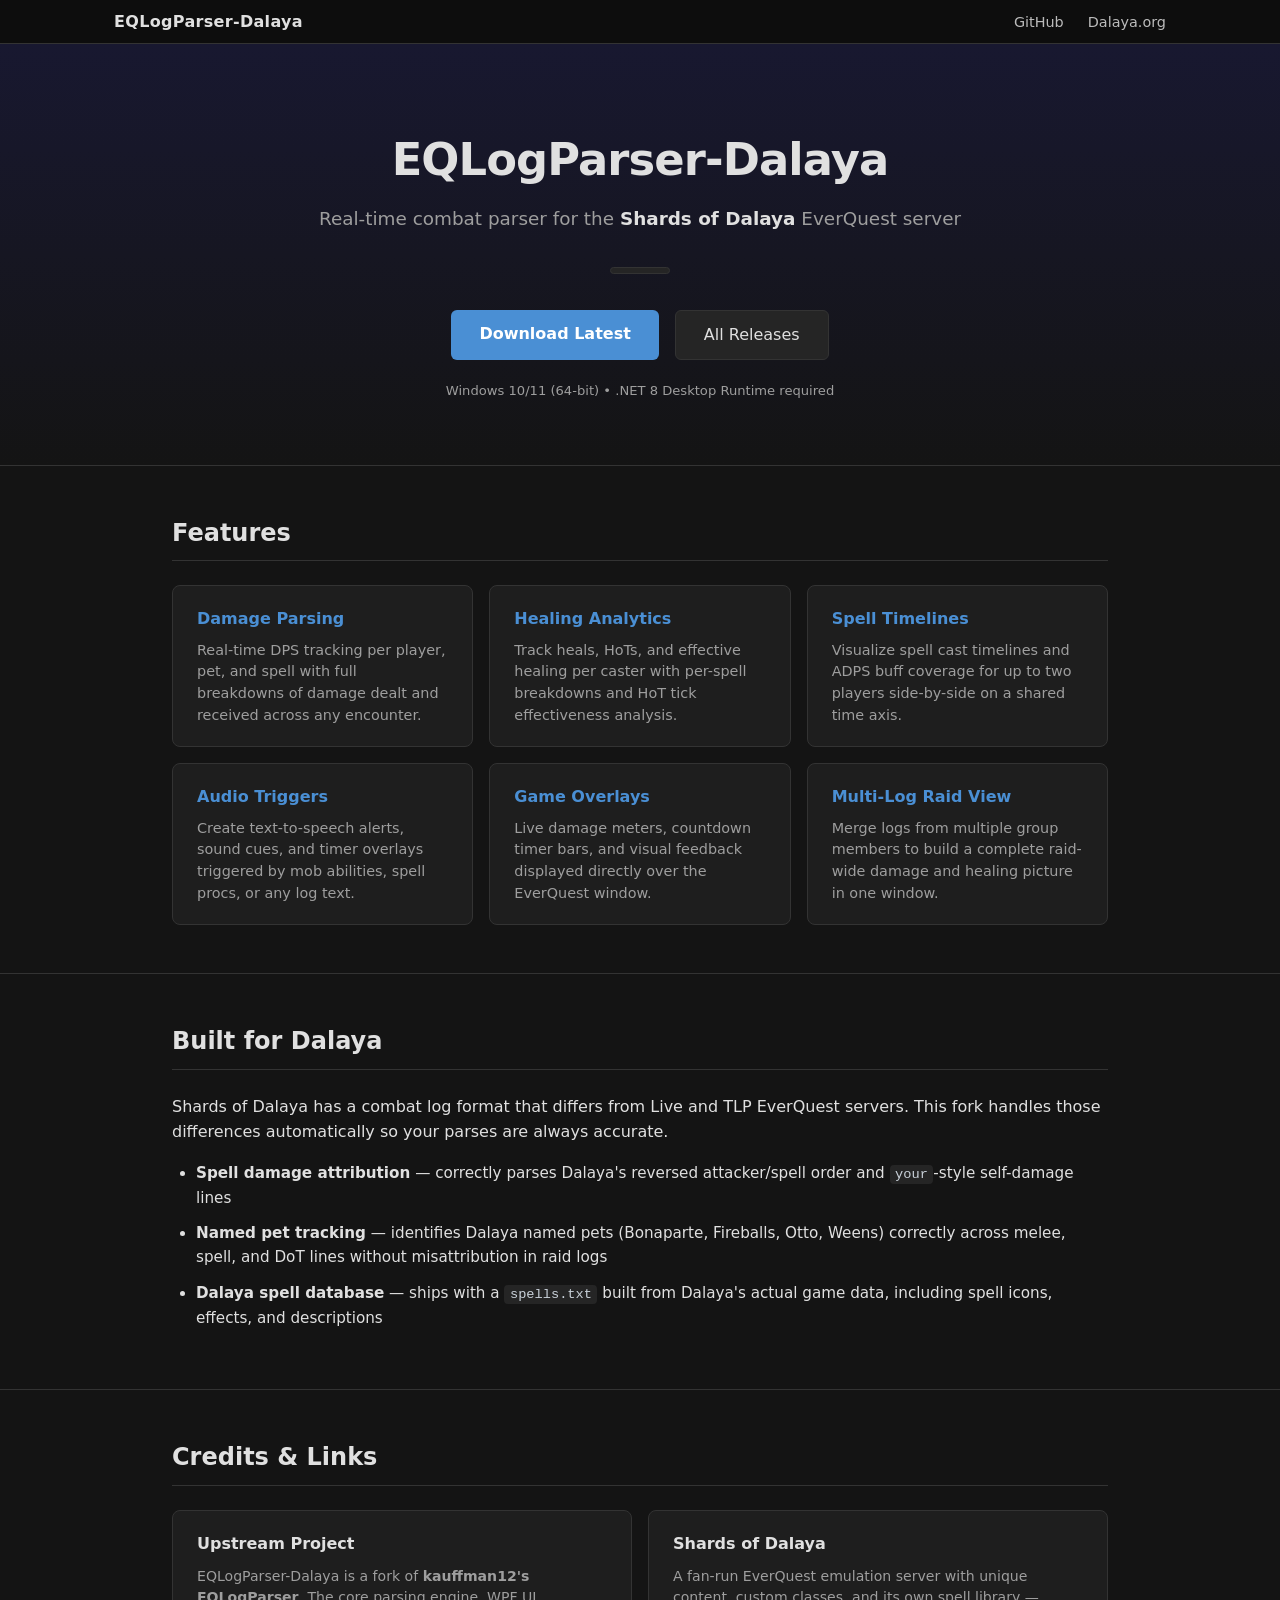
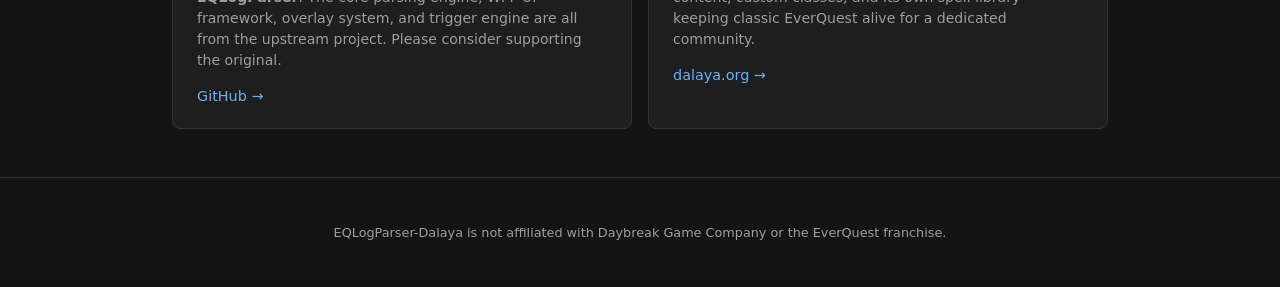
==== website/dalaya/index.html @ 0514a709 "Add GitHub Pages site with dark-themed landing page website/dalaya/ contains the static site source " ====
<!DOCTYPE html>
<html lang="en">
<head>
  <meta charset="UTF-8" />
  <meta name="viewport" content="width=device-width, initial-scale=1" />
  <title>EQLogParser-Dalaya</title>
  <meta name="description" content="EQLogParser-Dalaya is a real-time combat log analyzer and damage parser for the Shards of Dalaya EverQuest private server. Download the latest release." />
  <meta name="robots" content="index, follow" />
  <link rel="stylesheet" href="css/style.css" />
</head>
<body>

  <nav class="topbar">
    <div class="nav-inner">
      <span class="nav-title">EQLogParser-Dalaya</span>
      <ul class="nav-links">
        <li><a href="https://github.com/SkepticalMystic/EQLogParser-Dalaya" target="_blank">GitHub</a></li>
        <li><a href="https://www.dalaya.org" target="_blank">Dalaya.org</a></li>
      </ul>
    </div>
  </nav>

  <main>

    <!-- Hero -->
    <section class="hero">
      <h1 class="hero-title">EQLogParser-Dalaya</h1>
      <p class="hero-sub">Real-time combat parser for the <strong>Shards of Dalaya</strong> EverQuest server</p>
      <p class="version-badge" id="version-badge">&nbsp;</p>
      <div class="hero-actions">
        <a id="download-btn" class="btn-primary" href="https://github.com/SkepticalMystic/EQLogParser-Dalaya/releases/latest">
          Download Latest
        </a>
        <a href="https://github.com/SkepticalMystic/EQLogParser-Dalaya/releases" class="btn-secondary">
          All Releases
        </a>
      </div>
      <p class="requirements">Windows 10/11 (64-bit) &bull; .NET 8 Desktop Runtime required</p>
    </section>

    <!-- Features -->
    <section class="features">
      <div class="section-inner">
        <h2>Features</h2>
        <div class="features-grid">
          <div class="feature-card">
            <h3>Damage Parsing</h3>
            <p>Real-time DPS tracking per player, pet, and spell with full breakdowns of damage dealt and received across any encounter.</p>
          </div>
          <div class="feature-card">
            <h3>Healing Analytics</h3>
            <p>Track heals, HoTs, and effective healing per caster with per-spell breakdowns and HoT tick effectiveness analysis.</p>
          </div>
          <div class="feature-card">
            <h3>Spell Timelines</h3>
            <p>Visualize spell cast timelines and ADPS buff coverage for up to two players side-by-side on a shared time axis.</p>
          </div>
          <div class="feature-card">
            <h3>Audio Triggers</h3>
            <p>Create text-to-speech alerts, sound cues, and timer overlays triggered by mob abilities, spell procs, or any log text.</p>
          </div>
          <div class="feature-card">
            <h3>Game Overlays</h3>
            <p>Live damage meters, countdown timer bars, and visual feedback displayed directly over the EverQuest window.</p>
          </div>
          <div class="feature-card">
            <h3>Multi-Log Raid View</h3>
            <p>Merge logs from multiple group members to build a complete raid-wide damage and healing picture in one window.</p>
          </div>
        </div>
      </div>
    </section>

    <!-- Dalaya-specific -->
    <section class="about">
      <div class="section-inner">
        <h2>Built for Dalaya</h2>
        <p>
          Shards of Dalaya has a combat log format that differs from Live and TLP EverQuest servers.
          This fork handles those differences automatically so your parses are always accurate.
        </p>
        <ul>
          <li>
            <strong>Spell damage attribution</strong> &mdash; correctly parses Dalaya's reversed attacker/spell order
            and <code>your</code>-style self-damage lines
          </li>
          <li>
            <strong>Named pet tracking</strong> &mdash; identifies Dalaya named pets (Bonaparte, Fireballs, Otto, Weens)
            correctly across melee, spell, and DoT lines without misattribution in raid logs
          </li>
          <li>
            <strong>Dalaya spell database</strong> &mdash; ships with a <code>spells.txt</code> built from Dalaya's
            actual game data, including spell icons, effects, and descriptions
          </li>
        </ul>
      </div>
    </section>

    <!-- Credits -->
    <section class="credits">
      <div class="section-inner">
        <h2>Credits &amp; Links</h2>
        <div class="credits-grid">
          <div class="credit-card">
            <h3>Upstream Project</h3>
            <p>
              EQLogParser-Dalaya is a fork of <strong>kauffman12's EQLogParser</strong>.
              The core parsing engine, WPF UI framework, overlay system, and trigger engine
              are all from the upstream project. Please consider supporting the original.
            </p>
            <div class="credit-links">
              <a href="https://github.com/kauffman12/EQLogParser" target="_blank">GitHub &rarr;</a>
            </div>
          </div>
          <div class="credit-card">
            <h3>Shards of Dalaya</h3>
            <p>
              A fan-run EverQuest emulation server with unique content, custom classes, and
              its own spell library &mdash; keeping classic EverQuest alive for a dedicated community.
            </p>
            <div class="credit-links">
              <a href="https://www.dalaya.org" target="_blank">dalaya.org &rarr;</a>
            </div>
          </div>
        </div>
      </div>
    </section>

  </main>

  <footer>
    <p>EQLogParser-Dalaya is not affiliated with Daybreak Game Company or the EverQuest franchise.</p>
  </footer>

  <script>
    fetch('https://api.github.com/repos/SkepticalMystic/EQLogParser-Dalaya/releases/latest')
      .then(function(r) { return r.json(); })
      .then(function(data) {
        var badge = document.getElementById('version-badge');
        var btn = document.getElementById('download-btn');
        if (data.tag_name) {
          badge.textContent = 'v' + data.tag_name;
          var asset = data.assets && data.assets.find(function(a) { return a.name.endsWith('.exe'); });
          if (asset) {
            btn.href = asset.browser_download_url;
            btn.textContent = 'Download v' + data.tag_name;
          }
        }
      })
      .catch(function() {
        document.getElementById('version-badge').textContent = '';
      });
  </script>

</body>
</html>
---- website/dalaya/css/style.css ----
:root {
  --bg: #141414;
  --surface: #1e1e1e;
  --surface-2: #252525;
  --border: #333;
  --text: #e0e0e0;
  --text-muted: #9e9e9e;
  --accent: #4a8fd4;
  --accent-hover: #5ca0e8;
  --link: #6ab0f5;
}

* { box-sizing: border-box; }

body {
  margin: 0;
  background: var(--bg);
  color: var(--text);
  font-family: 'Segoe UI', system-ui, sans-serif;
  line-height: 1.6;
}

a {
  color: var(--link);
  text-decoration: none;
}

a:hover {
  text-decoration: underline;
}

code {
  background: var(--surface-2);
  padding: 0.15em 0.4em;
  border-radius: 4px;
  font-family: 'Consolas', monospace;
  font-size: 0.9em;
  color: #c9d1d9;
}

/* Topbar */
.topbar {
  position: fixed;
  top: 0;
  left: 0;
  right: 0;
  height: 44px;
  background: #0d0d0d;
  border-bottom: 1px solid var(--border);
  z-index: 100;
}

.nav-inner {
  max-width: 1100px;
  margin: 0 auto;
  height: 100%;
  display: flex;
  align-items: center;
  justify-content: space-between;
  padding: 0 1.5rem;
}

.nav-title {
  font-weight: 600;
  font-size: 1rem;
  color: var(--text);
  letter-spacing: 0.02em;
}

.nav-links {
  list-style: none;
  margin: 0;
  padding: 0;
  display: flex;
  gap: 1.5rem;
}

.nav-links a {
  color: #bbb;
  font-size: 0.9rem;
  transition: color 0.15s;
}

.nav-links a:hover {
  color: var(--text);
  text-decoration: none;
}

/* Main content offset for fixed nav */
main {
  padding-top: 44px;
}

/* Hero */
.hero {
  text-align: center;
  padding: 5rem 2rem 4rem;
  background: linear-gradient(180deg, #181830 0%, var(--bg) 100%);
  border-bottom: 1px solid var(--border);
}

.hero-title {
  font-size: 2.8rem;
  font-weight: 700;
  margin: 0 0 0.5rem;
  letter-spacing: -0.02em;
}

.hero-sub {
  font-size: 1.15rem;
  color: var(--text-muted);
  margin: 0 0 1.25rem;
}

.hero-sub strong {
  color: var(--text);
}

.version-badge {
  display: inline-block;
  background: var(--surface-2);
  border: 1px solid var(--border);
  border-radius: 20px;
  padding: 0.2em 0.9em;
  font-size: 0.85rem;
  color: var(--text-muted);
  margin-bottom: 1.75rem;
  font-family: 'Consolas', monospace;
  min-width: 60px;
}

.hero-actions {
  display: flex;
  gap: 1rem;
  justify-content: center;
  flex-wrap: wrap;
  margin-bottom: 1.25rem;
}

.btn-primary {
  background: var(--accent);
  color: #fff;
  font-weight: 600;
  padding: 0.7rem 1.75rem;
  border-radius: 6px;
  transition: background 0.15s;
  font-size: 1rem;
  display: inline-block;
}

.btn-primary:hover {
  background: var(--accent-hover);
  text-decoration: none;
}

.btn-secondary {
  background: var(--surface-2);
  color: var(--text);
  font-weight: 500;
  padding: 0.7rem 1.75rem;
  border-radius: 6px;
  border: 1px solid var(--border);
  font-size: 1rem;
  transition: background 0.15s;
  display: inline-block;
}

.btn-secondary:hover {
  background: #303030;
  text-decoration: none;
}

.requirements {
  font-size: 0.82rem;
  color: var(--text-muted);
  margin: 0;
}

/* Shared section styles */
.section-inner {
  max-width: 1000px;
  margin: 0 auto;
  padding: 3rem 2rem;
}

.section-inner h2 {
  font-size: 1.5rem;
  font-weight: 600;
  margin: 0 0 1.5rem;
  color: var(--text);
  border-bottom: 1px solid var(--border);
  padding-bottom: 0.5rem;
}

/* Features */
.features {
  border-bottom: 1px solid var(--border);
}

.features-grid {
  display: grid;
  grid-template-columns: repeat(auto-fit, minmax(280px, 1fr));
  gap: 1rem;
}

.feature-card {
  background: var(--surface);
  border: 1px solid var(--border);
  border-radius: 8px;
  padding: 1.25rem 1.5rem;
}

.feature-card h3 {
  margin: 0 0 0.5rem;
  font-size: 1rem;
  font-weight: 600;
  color: var(--accent);
}

.feature-card p {
  margin: 0;
  font-size: 0.9rem;
  color: var(--text-muted);
  line-height: 1.5;
}

/* About / Dalaya section */
.about {
  border-bottom: 1px solid var(--border);
}

.about ul {
  padding-left: 1.5rem;
  margin: 0;
}

.about li {
  margin-bottom: 0.7rem;
  font-size: 0.95rem;
}

/* Credits */
.credits-grid {
  display: grid;
  grid-template-columns: repeat(auto-fit, minmax(260px, 1fr));
  gap: 1rem;
}

.credit-card {
  background: var(--surface);
  border: 1px solid var(--border);
  border-radius: 8px;
  padding: 1.25rem 1.5rem;
}

.credit-card h3 {
  margin: 0 0 0.6rem;
  font-size: 1rem;
  font-weight: 600;
  color: var(--text);
}

.credit-card p {
  font-size: 0.88rem;
  color: var(--text-muted);
  margin: 0 0 0.85rem;
  line-height: 1.5;
}

.credit-links {
  display: flex;
  gap: 1rem;
  font-size: 0.9rem;
}

.credit-links a {
  color: var(--link);
}

/* Footer */
footer {
  text-align: center;
  padding: 2rem 1rem;
  font-size: 0.8rem;
  color: var(--text-muted);
  border-top: 1px solid var(--border);
}

/* Responsive */
@media (max-width: 600px) {
  .hero-title {
    font-size: 2rem;
  }

  .hero-actions {
    flex-direction: column;
    align-items: center;
  }

  .btn-primary,
  .btn-secondary {
    width: 220px;
    text-align: center;
  }
}
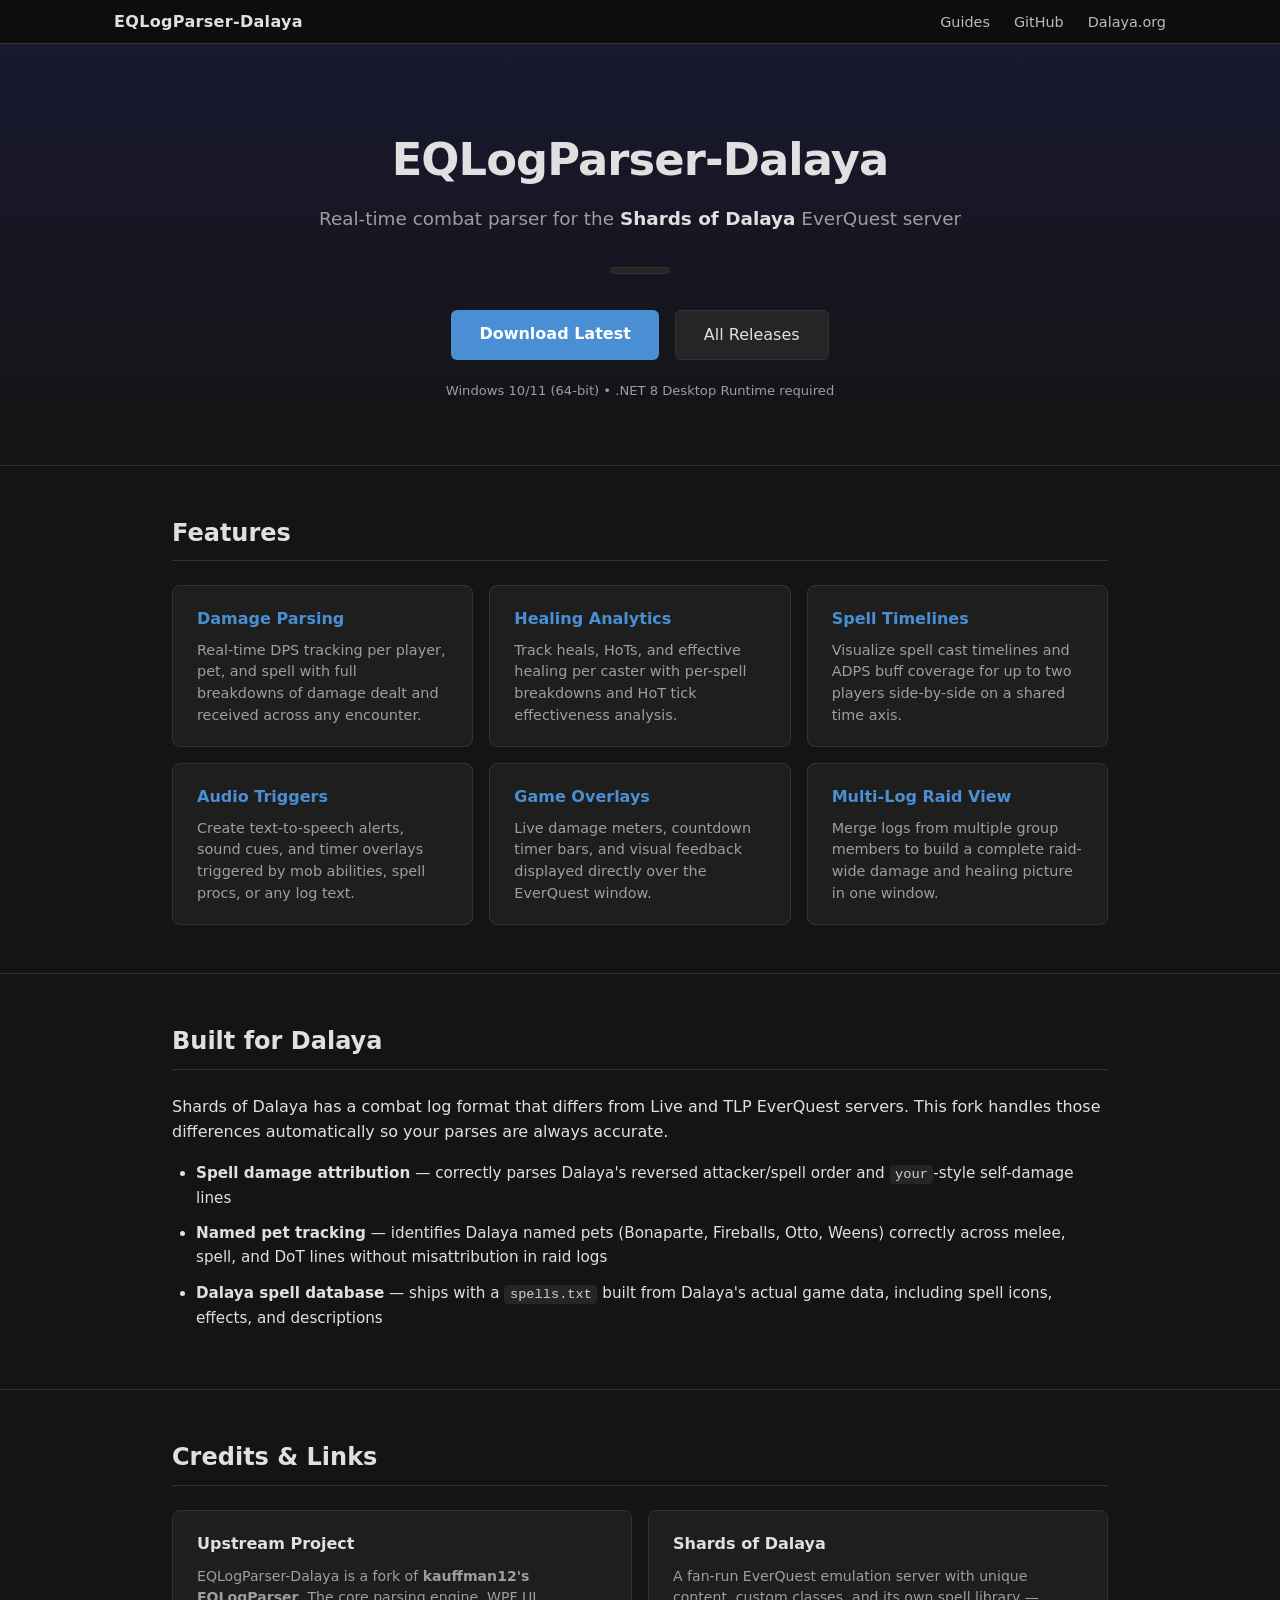
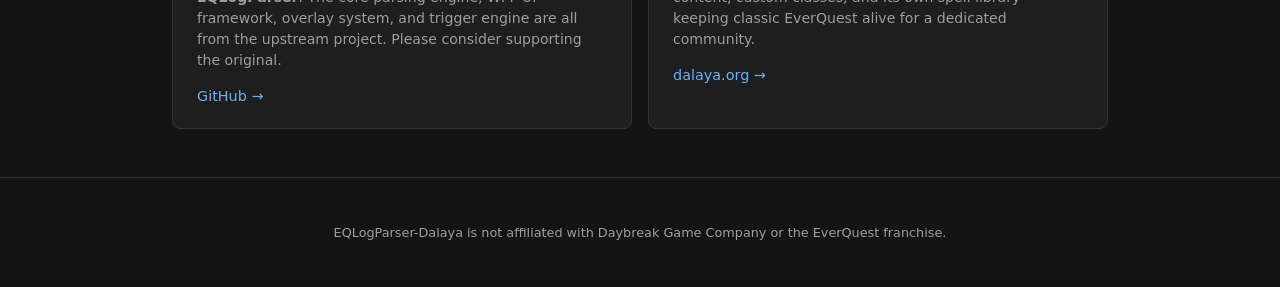
==== commit 09d8056c: "Add guides infrastructure and Installation guide - guides/nav.js: single source of truth for guide o" ====
--- a/website/dalaya/index.html
+++ b/website/dalaya/index.html
@@ -14,6 +14,7 @@
     <div class="nav-inner">
       <span class="nav-title">EQLogParser-Dalaya</span>
       <ul class="nav-links">
+        <li><a href="guides/index.html">Guides</a></li>
         <li><a href="https://github.com/SkepticalMystic/EQLogParser-Dalaya" target="_blank">GitHub</a></li>
         <li><a href="https://www.dalaya.org" target="_blank">Dalaya.org</a></li>
       </ul>
--- a/website/dalaya/css/style.css
+++ b/website/dalaya/css/style.css
@@ -286,6 +286,318 @@
   border-top: 1px solid var(--border);
 }
 
+/* ── Guide pages ─────────────────────────────────────────── */
+
+.guide-page-wrapper {
+  display: grid;
+  grid-template-columns: 220px 1fr;
+  margin-top: 44px;
+  min-height: calc(100vh - 44px);
+}
+
+.guide-sidebar {
+  position: sticky;
+  top: 44px;
+  height: calc(100vh - 44px);
+  overflow-y: auto;
+  border-right: 1px solid var(--border);
+  padding: 1.5rem 1rem;
+  background: #0f0f0f;
+}
+
+.guide-sidebar-heading {
+  font-size: 0.7rem;
+  font-weight: 600;
+  text-transform: uppercase;
+  letter-spacing: 0.08em;
+  color: var(--text-muted);
+  margin: 0 0 0.6rem 0.25rem;
+}
+
+.guide-sidebar-list {
+  list-style: none;
+  margin: 0;
+  padding: 0;
+}
+
+.guide-sidebar-list li {
+  margin-bottom: 1px;
+}
+
+.guide-sidebar-link {
+  display: flex;
+  justify-content: space-between;
+  align-items: center;
+  padding: 0.35rem 0.6rem;
+  border-radius: 5px;
+  font-size: 0.875rem;
+  text-decoration: none;
+  color: var(--text-muted);
+  transition: background 0.12s, color 0.12s;
+}
+
+a.guide-sidebar-link:hover {
+  background: var(--surface-2);
+  color: var(--text);
+  text-decoration: none;
+}
+
+.guide-sidebar-link.current {
+  background: #1a2a3a;
+  color: var(--accent);
+  font-weight: 500;
+}
+
+.guide-sidebar-link.soon {
+  color: #555;
+  cursor: default;
+  font-size: 0.84rem;
+}
+
+.soon-badge {
+  font-size: 0.6rem;
+  font-weight: 600;
+  text-transform: uppercase;
+  letter-spacing: 0.06em;
+  background: var(--surface-2);
+  border: 1px solid var(--border);
+  border-radius: 10px;
+  padding: 1px 5px;
+  color: #555;
+  flex-shrink: 0;
+}
+
+/* Guide main content */
+.guide-main {
+  max-width: 740px;
+  padding: 2.5rem 3rem 2rem;
+}
+
+.guide-main h1 {
+  font-size: 1.9rem;
+  font-weight: 700;
+  margin: 0 0 0.25rem;
+  letter-spacing: -0.02em;
+}
+
+.guide-main .guide-subtitle {
+  font-size: 1rem;
+  color: var(--text-muted);
+  margin: 0 0 2rem;
+}
+
+.guide-main h2 {
+  font-size: 1.2rem;
+  font-weight: 600;
+  margin: 2rem 0 0.75rem;
+  padding-bottom: 0.4rem;
+  border-bottom: 1px solid var(--border);
+}
+
+.guide-main h3 {
+  font-size: 1rem;
+  font-weight: 600;
+  margin: 1.4rem 0 0.5rem;
+  color: var(--text);
+}
+
+.guide-main p {
+  margin: 0 0 0.85rem;
+  font-size: 0.95rem;
+  line-height: 1.7;
+}
+
+.guide-main ul,
+.guide-main ol {
+  padding-left: 1.5rem;
+  margin: 0 0 0.85rem;
+}
+
+.guide-main li {
+  font-size: 0.95rem;
+  line-height: 1.7;
+  margin-bottom: 0.3rem;
+}
+
+.guide-main pre {
+  background: var(--surface-2);
+  border: 1px solid var(--border);
+  border-radius: 6px;
+  padding: 0.85rem 1rem;
+  margin: 0 0 1rem;
+  overflow-x: auto;
+}
+
+.guide-main pre code {
+  background: none;
+  padding: 0;
+  font-size: 0.875rem;
+  color: #c9d1d9;
+}
+
+.guide-main a {
+  color: var(--link);
+}
+
+.guide-main a:hover {
+  text-decoration: underline;
+}
+
+/* Callout boxes */
+.callout {
+  border-left: 3px solid var(--border);
+  background: var(--surface);
+  border-radius: 0 6px 6px 0;
+  padding: 0.75rem 1rem;
+  margin: 0 0 1rem;
+  font-size: 0.9rem;
+  line-height: 1.6;
+}
+
+.callout p {
+  margin: 0;
+  font-size: 0.9rem;
+}
+
+.callout.tip {
+  border-left-color: var(--accent);
+}
+
+.callout.tip::before {
+  content: 'Tip — ';
+  font-weight: 600;
+  color: var(--accent);
+}
+
+.callout.warning {
+  border-left-color: #c9952a;
+}
+
+.callout.warning::before {
+  content: 'Note — ';
+  font-weight: 600;
+  color: #c9952a;
+}
+
+/* Prev / Next */
+.guide-prevnext {
+  display: flex;
+  justify-content: space-between;
+  align-items: center;
+  margin-top: 3rem;
+  padding-top: 1.25rem;
+  border-top: 1px solid var(--border);
+}
+
+.prevnext-btn {
+  display: inline-flex;
+  align-items: center;
+  gap: 0.4rem;
+  font-size: 0.875rem;
+  color: var(--link);
+  text-decoration: none;
+  padding: 0.45rem 0.75rem;
+  border: 1px solid var(--border);
+  border-radius: 6px;
+  background: var(--surface);
+  transition: background 0.12s;
+}
+
+.prevnext-btn:hover {
+  background: var(--surface-2);
+  text-decoration: none;
+}
+
+/* Guide index page */
+.guide-index-header {
+  max-width: 740px;
+  margin: 2.5rem auto 0;
+  padding: 0 3rem;
+}
+
+.guide-index-header h1 {
+  font-size: 1.9rem;
+  font-weight: 700;
+  margin: 0 0 0.35rem;
+}
+
+.guide-index-header p {
+  font-size: 0.95rem;
+  color: var(--text-muted);
+  margin: 0 0 2rem;
+}
+
+.guide-index-grid {
+  max-width: 740px;
+  margin: 0 auto;
+  padding: 0 3rem 3rem;
+  display: flex;
+  flex-direction: column;
+  gap: 0.6rem;
+}
+
+.guide-card {
+  display: flex;
+  align-items: center;
+  justify-content: space-between;
+  background: var(--surface);
+  border: 1px solid var(--border);
+  border-radius: 8px;
+  padding: 1rem 1.25rem;
+  text-decoration: none;
+  color: var(--text);
+  transition: background 0.12s, border-color 0.12s;
+  gap: 1rem;
+}
+
+a.guide-card:hover {
+  background: var(--surface-2);
+  border-color: #444;
+  text-decoration: none;
+}
+
+.guide-card-body {
+  flex: 1;
+}
+
+.guide-card-title {
+  font-size: 0.95rem;
+  font-weight: 600;
+  margin-bottom: 0.2rem;
+  color: var(--text);
+}
+
+.guide-card-desc {
+  font-size: 0.85rem;
+  color: var(--text-muted);
+  line-height: 1.4;
+  margin: 0;
+}
+
+.guide-card-arrow {
+  color: var(--text-muted);
+  font-size: 1rem;
+  flex-shrink: 0;
+}
+
+.guide-card.soon {
+  opacity: 0.5;
+  cursor: default;
+}
+
+.guide-card-soon-badge {
+  font-size: 0.7rem;
+  font-weight: 600;
+  text-transform: uppercase;
+  letter-spacing: 0.06em;
+  background: var(--surface-2);
+  border: 1px solid var(--border);
+  border-radius: 10px;
+  padding: 2px 7px;
+  color: var(--text-muted);
+  flex-shrink: 0;
+}
+
 /* Responsive */
 @media (max-width: 600px) {
   .hero-title {
@@ -302,4 +614,32 @@
     width: 220px;
     text-align: center;
   }
-}
+
+  .guide-page-wrapper {
+    grid-template-columns: 1fr;
+  }
+
+  .guide-sidebar {
+    position: static;
+    height: auto;
+    border-right: none;
+    border-bottom: 1px solid var(--border);
+    padding: 1rem;
+  }
+
+  .guide-sidebar-list {
+    display: flex;
+    flex-wrap: wrap;
+    gap: 4px;
+  }
+
+  .guide-main {
+    padding: 1.5rem 1.25rem;
+  }
+
+  .guide-index-header,
+  .guide-index-grid {
+    padding-left: 1.25rem;
+    padding-right: 1.25rem;
+  }
+}
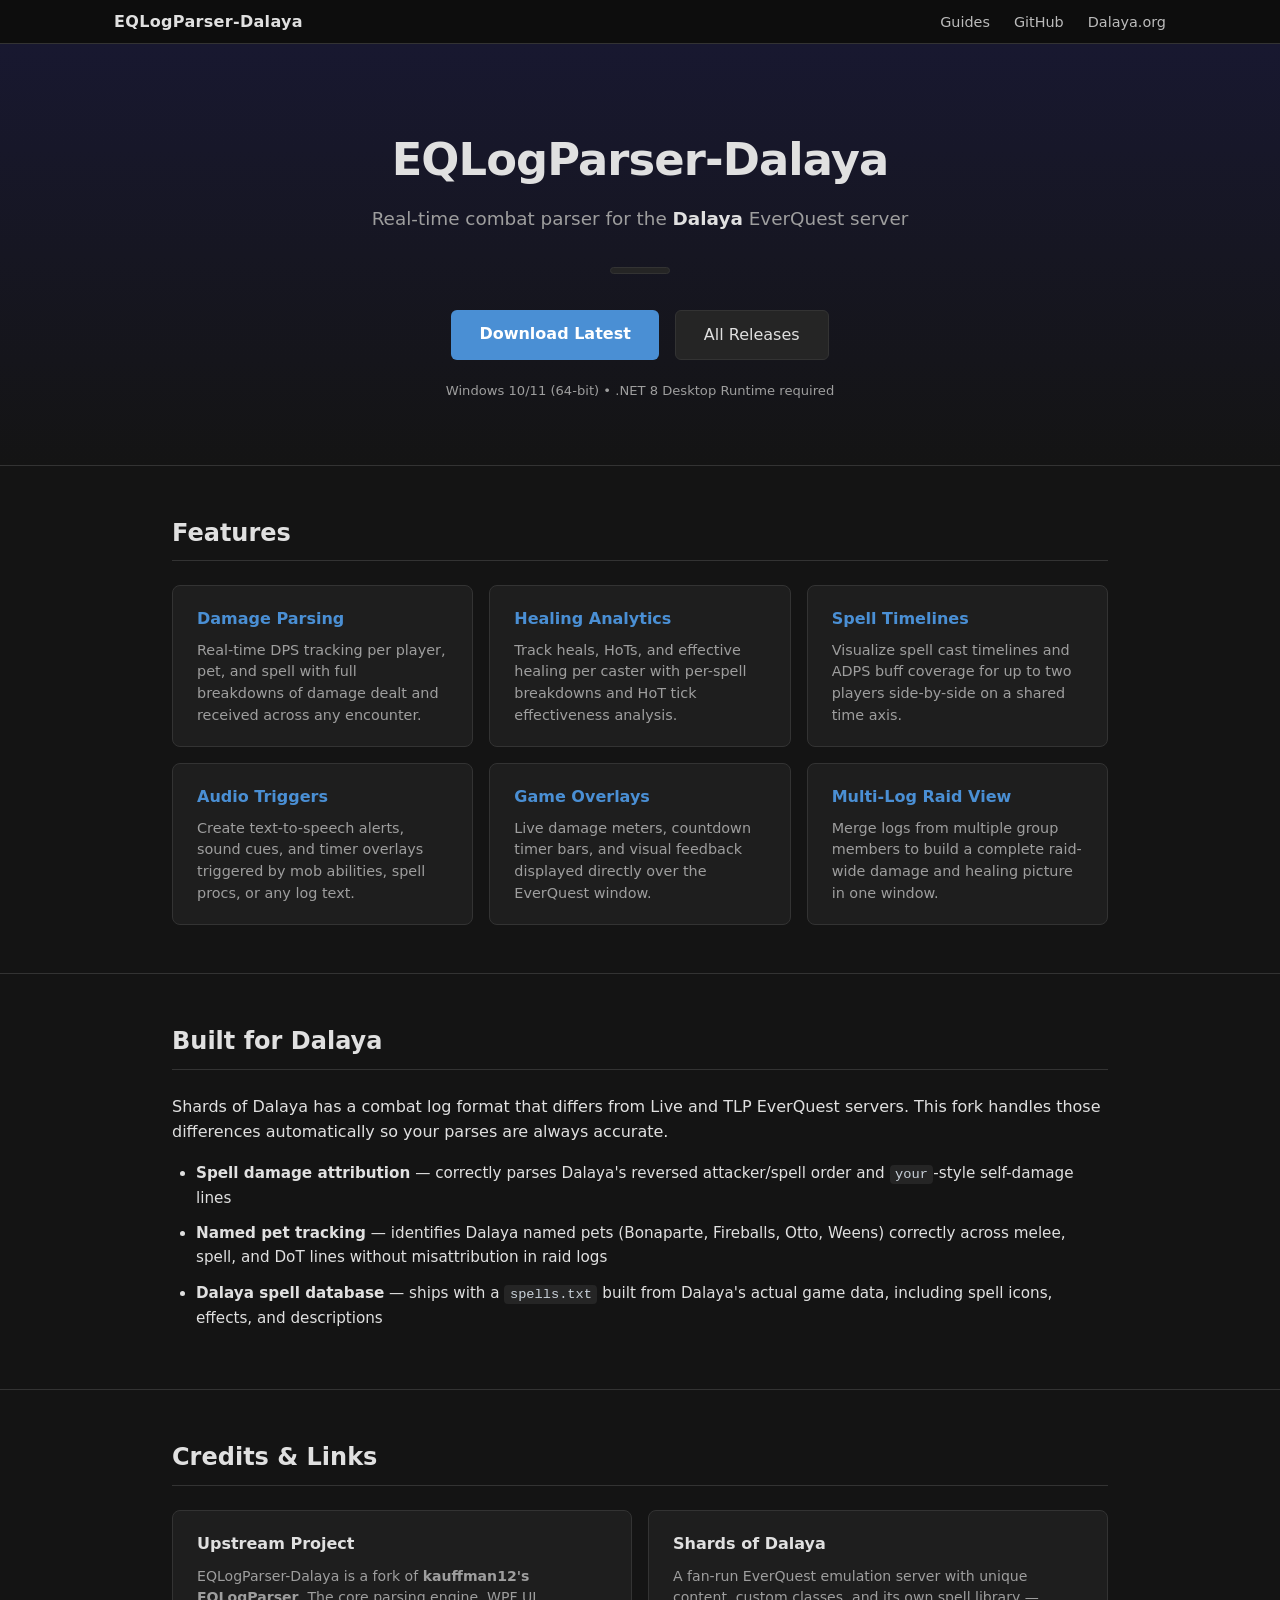
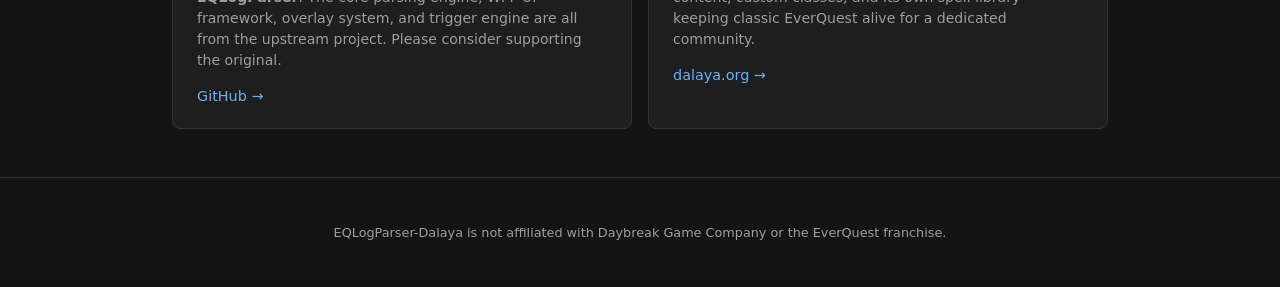
==== commit aa62c098: "Add all ten guides to the website Complete first-pass guide set covering the full outline: - parser." ====
--- a/website/dalaya/index.html
+++ b/website/dalaya/index.html
@@ -26,7 +26,7 @@
     <!-- Hero -->
     <section class="hero">
       <h1 class="hero-title">EQLogParser-Dalaya</h1>
-      <p class="hero-sub">Real-time combat parser for the <strong>Shards of Dalaya</strong> EverQuest server</p>
+      <p class="hero-sub">Real-time combat parser for the <strong>Dalaya</strong> EverQuest server</p>
       <p class="version-badge" id="version-badge">&nbsp;</p>
       <div class="hero-actions">
         <a id="download-btn" class="btn-primary" href="https://github.com/SkepticalMystic/EQLogParser-Dalaya/releases/latest">
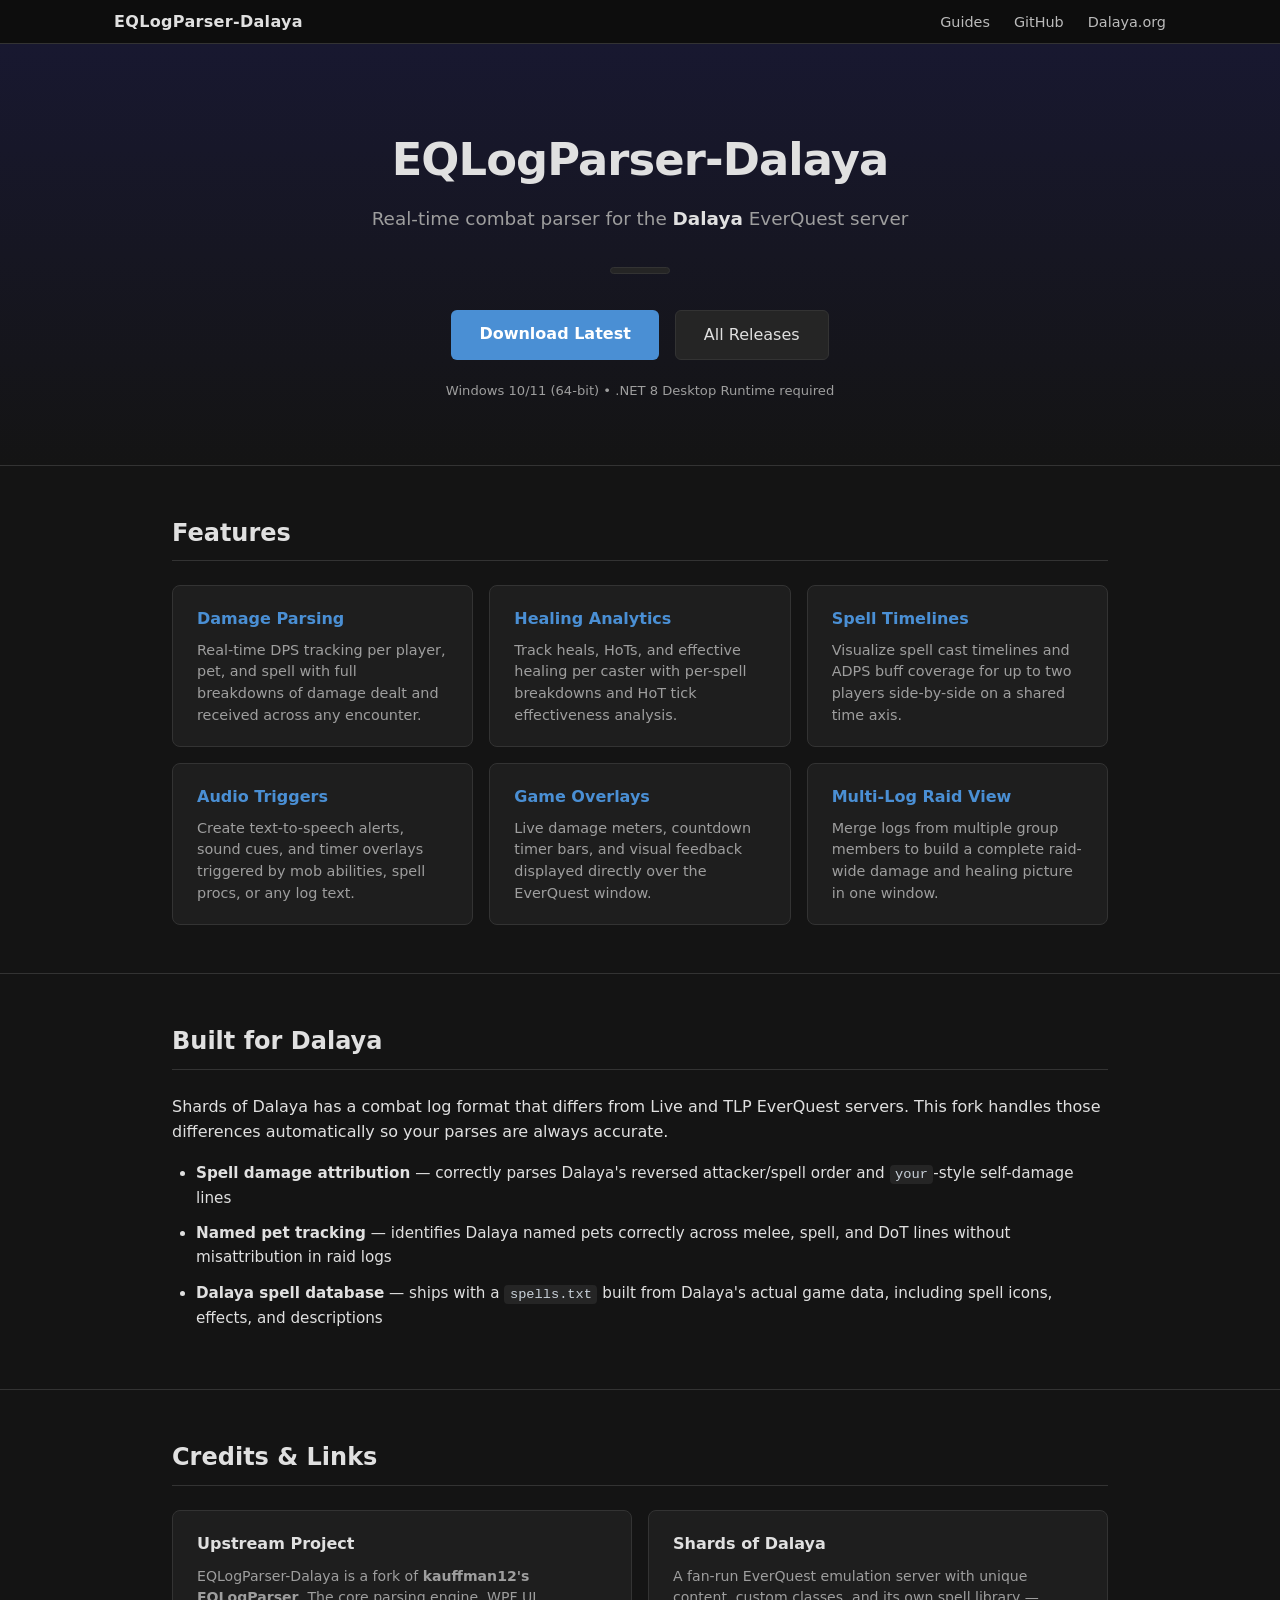
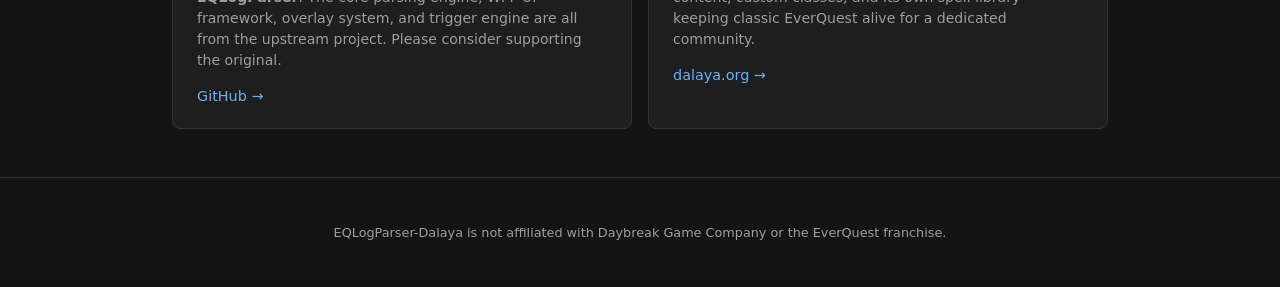
==== commit 9efceecf: "Remove specific named pet examples from website copy Pet names like Bonaparte, Fireballs, etc. are p" ====
--- a/website/dalaya/index.html
+++ b/website/dalaya/index.html
@@ -86,7 +86,7 @@
             and <code>your</code>-style self-damage lines
           </li>
           <li>
-            <strong>Named pet tracking</strong> &mdash; identifies Dalaya named pets (Bonaparte, Fireballs, Otto, Weens)
+            <strong>Named pet tracking</strong> &mdash; identifies Dalaya named pets
             correctly across melee, spell, and DoT lines without misattribution in raid logs
           </li>
           <li>
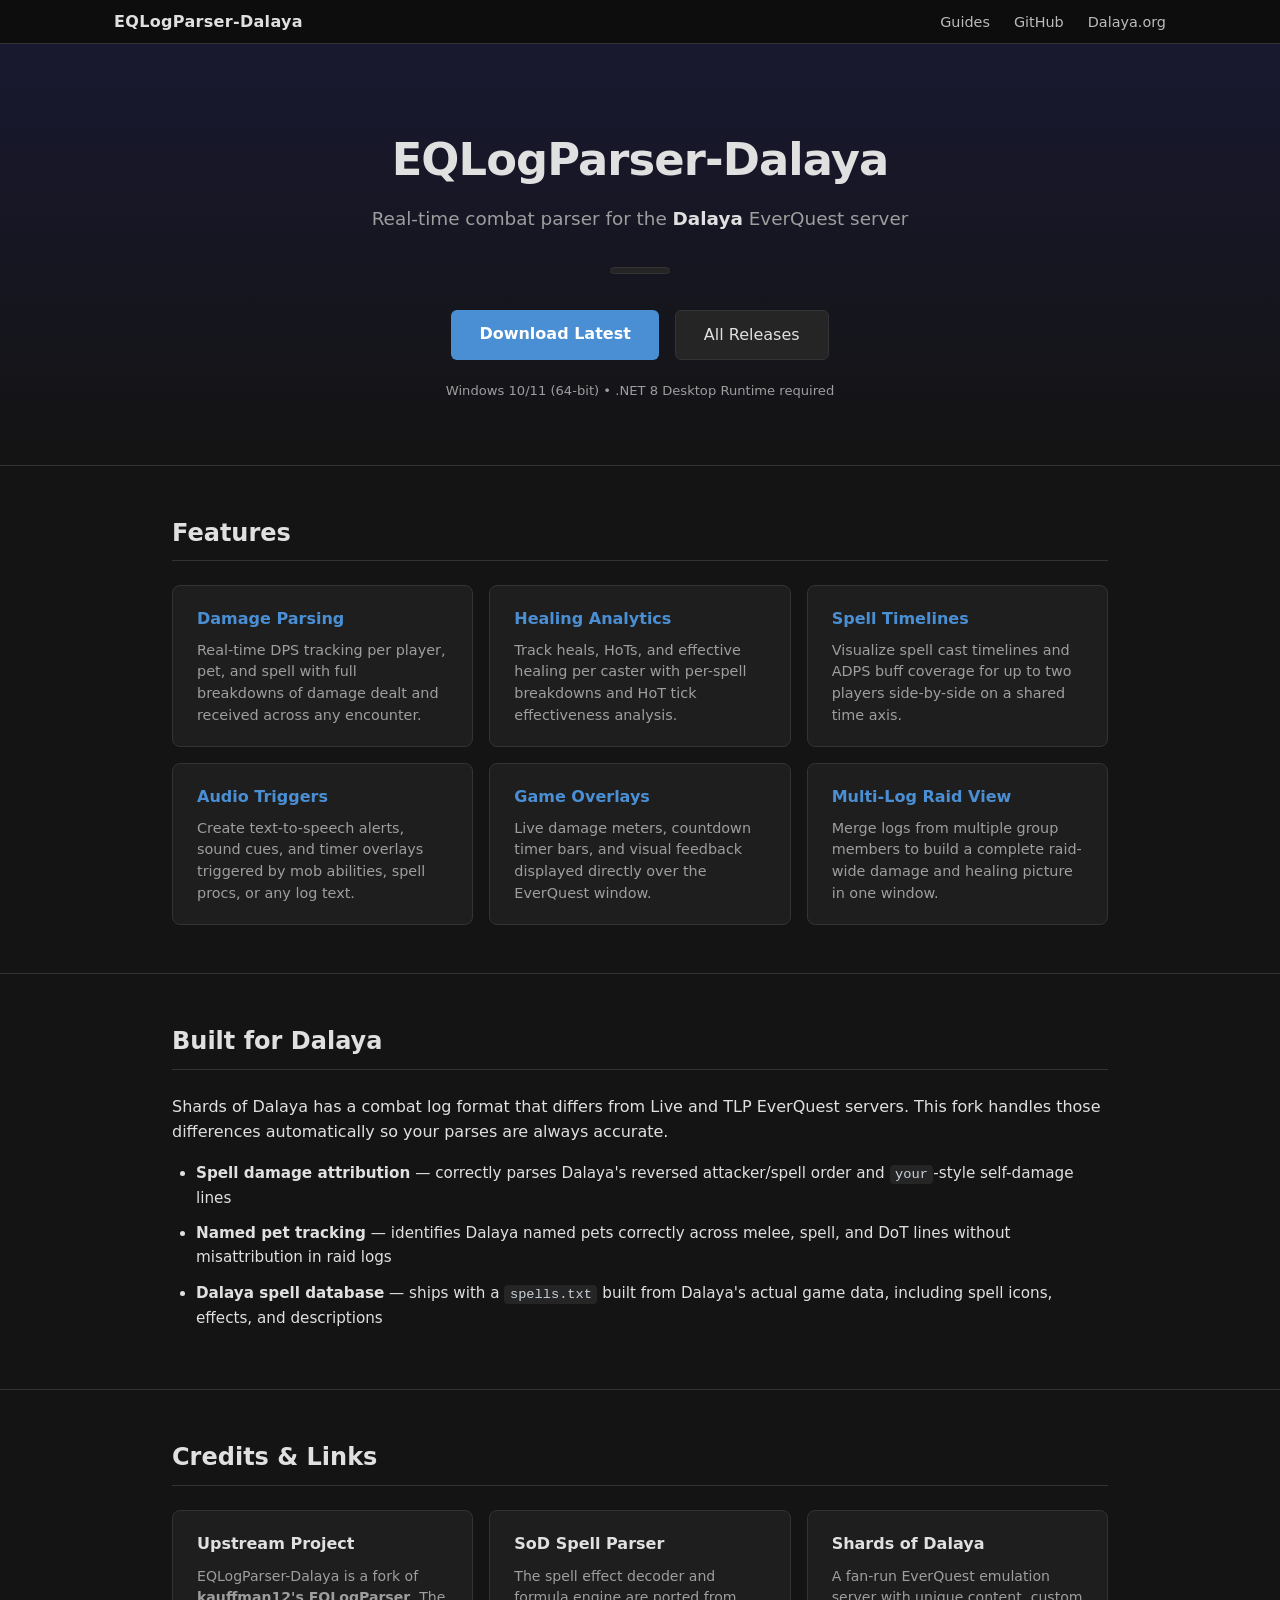
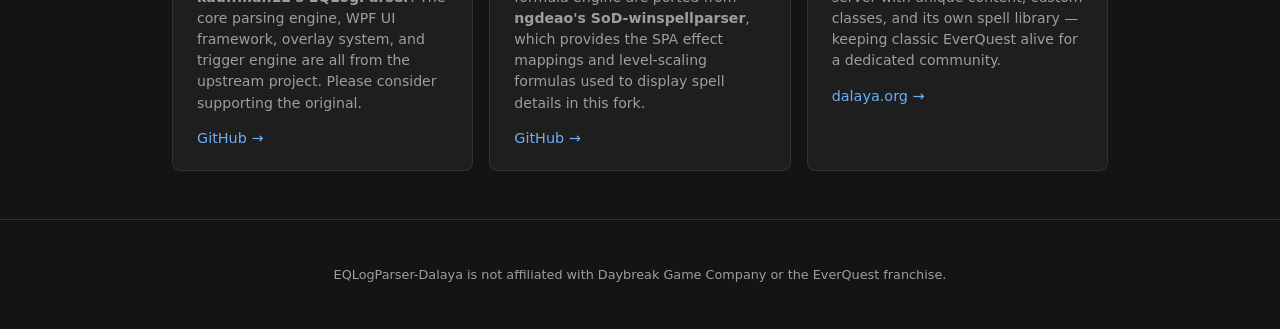
==== commit 04b104d3: "Add SoD Spell Parser credit to home page Credits ngdeao/SoD-winspellparser for the SPA effect mappin" ====
--- a/website/dalaya/index.html
+++ b/website/dalaya/index.html
@@ -114,6 +114,17 @@
             </div>
           </div>
           <div class="credit-card">
+            <h3>SoD Spell Parser</h3>
+            <p>
+              The spell effect decoder and formula engine are ported from <strong>ngdeao's SoD-winspellparser</strong>,
+              which provides the SPA effect mappings and level-scaling formulas used to display
+              spell details in this fork.
+            </p>
+            <div class="credit-links">
+              <a href="https://github.com/ngdeao/SoD-winspellparser" target="_blank">GitHub &rarr;</a>
+            </div>
+          </div>
+          <div class="credit-card">
             <h3>Shards of Dalaya</h3>
             <p>
               A fan-run EverQuest emulation server with unique content, custom classes, and
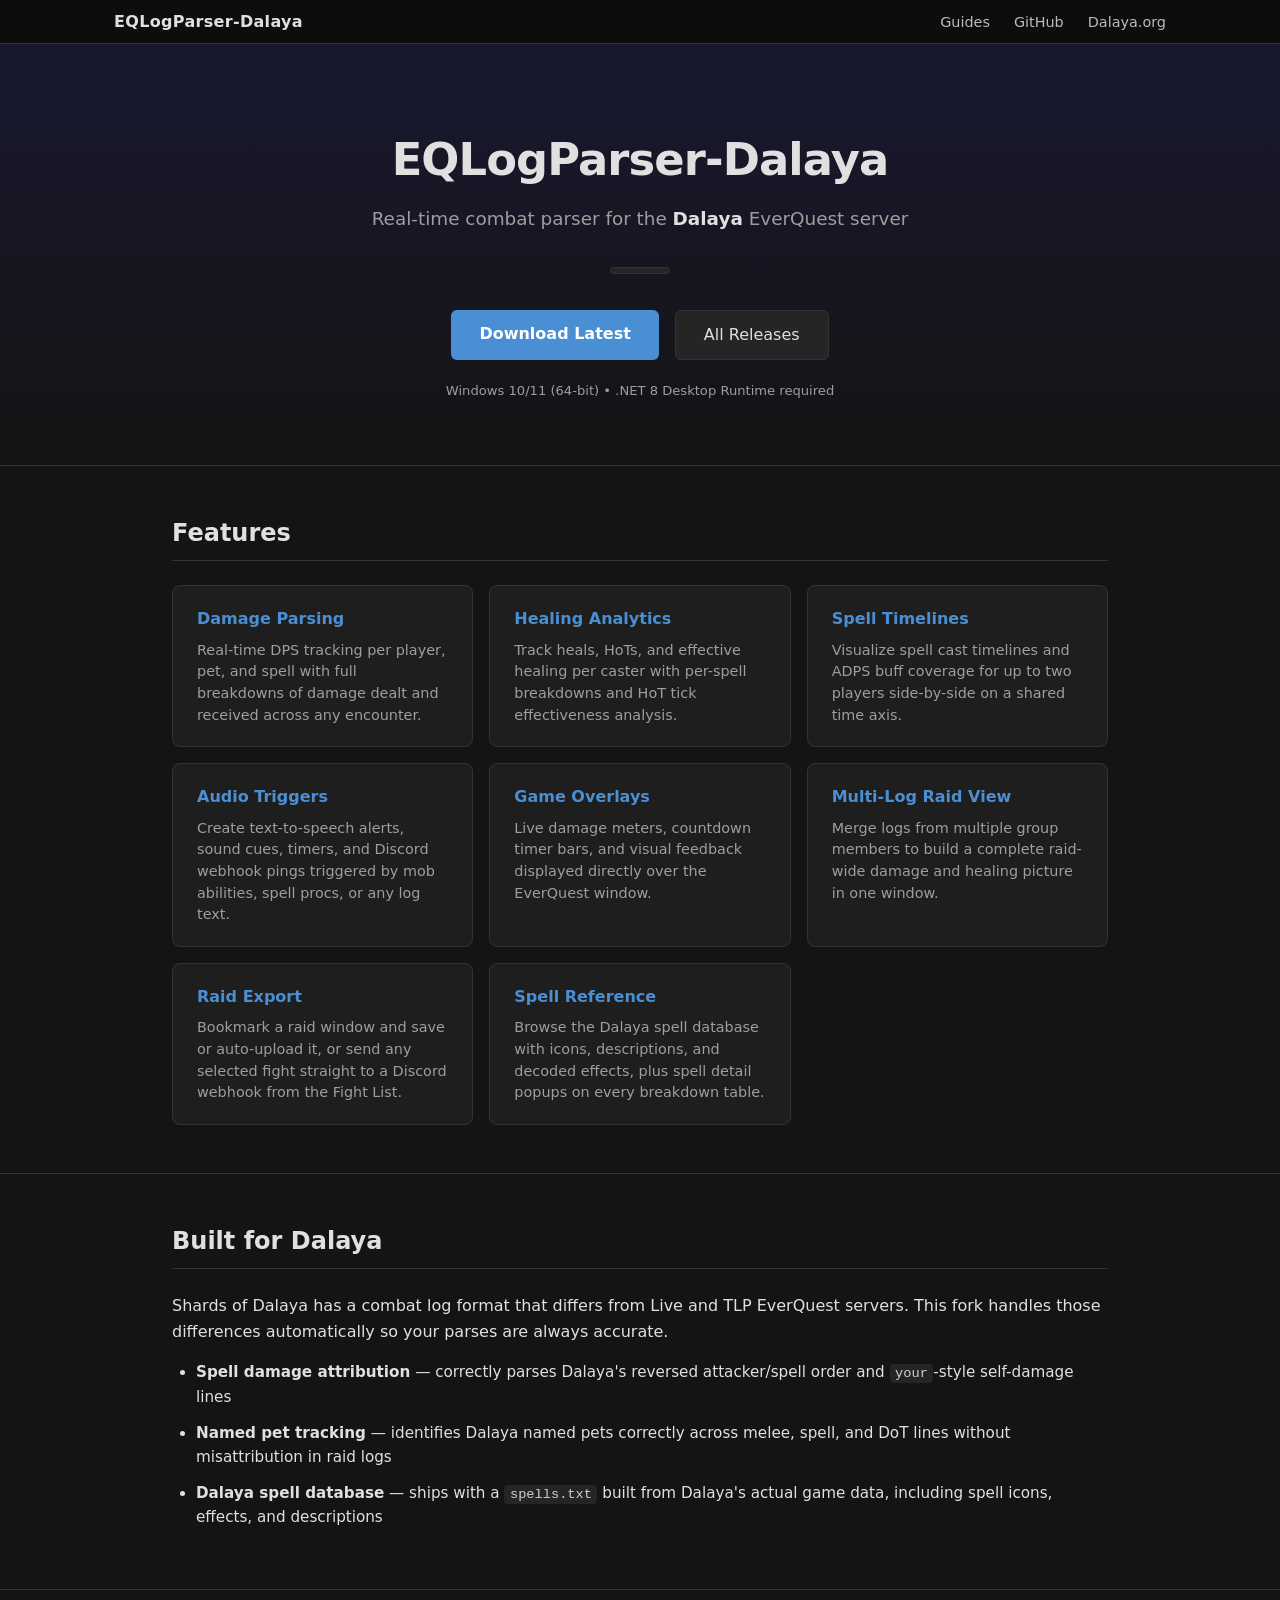
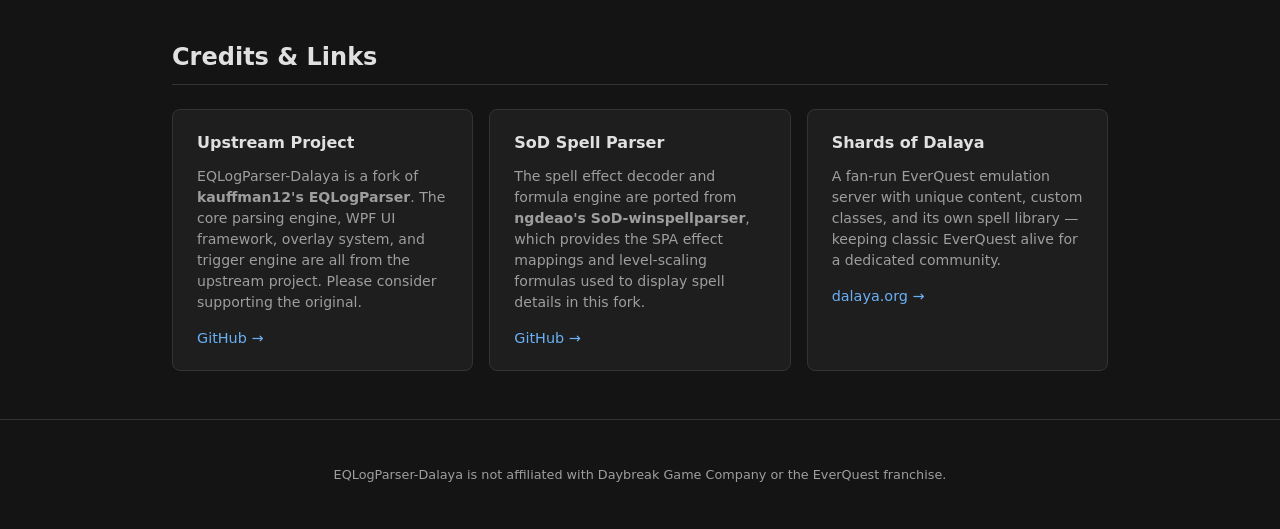
==== commit 175551fb: "Add Raid Export and Spell Reference to the site's feature grid Also folds Discord webhook alerts int" ====
--- a/website/dalaya/index.html
+++ b/website/dalaya/index.html
@@ -58,7 +58,7 @@
           </div>
           <div class="feature-card">
             <h3>Audio Triggers</h3>
-            <p>Create text-to-speech alerts, sound cues, and timer overlays triggered by mob abilities, spell procs, or any log text.</p>
+            <p>Create text-to-speech alerts, sound cues, timers, and Discord webhook pings triggered by mob abilities, spell procs, or any log text.</p>
           </div>
           <div class="feature-card">
             <h3>Game Overlays</h3>
@@ -67,6 +67,14 @@
           <div class="feature-card">
             <h3>Multi-Log Raid View</h3>
             <p>Merge logs from multiple group members to build a complete raid-wide damage and healing picture in one window.</p>
+          </div>
+          <div class="feature-card">
+            <h3>Raid Export</h3>
+            <p>Bookmark a raid window and save or auto-upload it, or send any selected fight straight to a Discord webhook from the Fight List.</p>
+          </div>
+          <div class="feature-card">
+            <h3>Spell Reference</h3>
+            <p>Browse the Dalaya spell database with icons, descriptions, and decoded effects, plus spell detail popups on every breakdown table.</p>
           </div>
         </div>
       </div>
--- a/website/dalaya/css/style.css
+++ b/website/dalaya/css/style.css
@@ -290,7 +290,7 @@
 
 .guide-page-wrapper {
   display: grid;
-  grid-template-columns: 220px 1fr;
+  grid-template-columns: 260px 1fr;
   margin-top: 44px;
   min-height: calc(100vh - 44px);
 }
@@ -328,9 +328,9 @@
   display: flex;
   justify-content: space-between;
   align-items: center;
-  padding: 0.35rem 0.6rem;
+  padding: 0.35rem 0.75rem;
   border-radius: 5px;
-  font-size: 0.875rem;
+  font-size: 0.9rem;
   text-decoration: none;
   color: var(--text-muted);
   transition: background 0.12s, color 0.12s;
@@ -369,8 +369,10 @@
 
 /* Guide main content */
 .guide-main {
-  max-width: 740px;
+  max-width: 1100px;
+  margin: 0 auto;
   padding: 2.5rem 3rem 2rem;
+  width: 100%;
 }
 
 .guide-main h1 {
@@ -433,6 +435,16 @@
   padding: 0;
   font-size: 0.875rem;
   color: #c9d1d9;
+}
+
+.guide-screenshot {
+  display: block;
+  max-width: 100%;
+  height: auto;
+  border: 1px solid var(--border);
+  border-radius: 6px;
+  margin: 0 0 1rem;
+  background: var(--surface-2);
 }
 
 .guide-main a {
@@ -510,7 +522,7 @@
 
 /* Guide index page */
 .guide-index-header {
-  max-width: 740px;
+  max-width: 1100px;
   margin: 2.5rem auto 0;
   padding: 0 3rem;
 }
@@ -528,7 +540,7 @@
 }
 
 .guide-index-grid {
-  max-width: 740px;
+  max-width: 1100px;
   margin: 0 auto;
   padding: 0 3rem 3rem;
   display: flex;
@@ -598,8 +610,47 @@
   flex-shrink: 0;
 }
 
+/* Mobile sidebar toggle button — hidden on desktop */
+.sidebar-toggle {
+  display: none;
+}
+
+.sidebar-toggle-left {
+  display: flex;
+  align-items: center;
+  gap: 0.6rem;
+}
+
+.sidebar-toggle-icon {
+  color: var(--accent);
+  font-size: 1.1rem;
+  line-height: 1;
+}
+
+.sidebar-toggle-chevron {
+  color: var(--text-muted);
+  font-size: 0.75rem;
+}
+
 /* Responsive */
 @media (max-width: 600px) {
+  /* Shrink topbar content to stay single-row on narrow screens */
+  .nav-inner {
+    padding: 0 0.85rem;
+  }
+
+  .nav-title {
+    font-size: 0.88rem;
+  }
+
+  .nav-links {
+    gap: 0.85rem;
+  }
+
+  .nav-links a {
+    font-size: 0.78rem;
+  }
+
   .hero-title {
     font-size: 2rem;
   }
@@ -624,17 +675,52 @@
     height: auto;
     border-right: none;
     border-bottom: 1px solid var(--border);
-    padding: 1rem;
-  }
-
+    padding: 0.5rem 0.75rem 0.5rem;
+  }
+
+  /* Toggle button — shown on mobile */
+  .sidebar-toggle {
+    display: flex;
+    justify-content: space-between;
+    align-items: center;
+    width: 100%;
+    background: var(--surface);
+    border: 1px solid var(--border);
+    border-radius: 6px;
+    padding: 0.7rem 1rem;
+    color: var(--text);
+    font-size: 0.9rem;
+    font-weight: 500;
+    cursor: pointer;
+    font-family: inherit;
+    transition: background 0.12s, border-color 0.12s;
+  }
+
+  .sidebar-toggle:active {
+    background: var(--surface-2);
+    border-color: #444;
+  }
+
+  /* Collapsible nav — hidden until toggled */
+  .sidebar-collapsible {
+    display: none;
+    border-top: 1px solid var(--border);
+    padding: 0.5rem 0.75rem 0.75rem;
+  }
+
+  .sidebar-collapsible.open {
+    display: block;
+  }
+
+  /* Vertical list in the dropdown */
   .guide-sidebar-list {
-    display: flex;
-    flex-wrap: wrap;
-    gap: 4px;
+    display: block;
   }
 
   .guide-main {
     padding: 1.5rem 1.25rem;
+    max-width: 100%;
+    margin: 0;
   }
 
   .guide-index-header,
